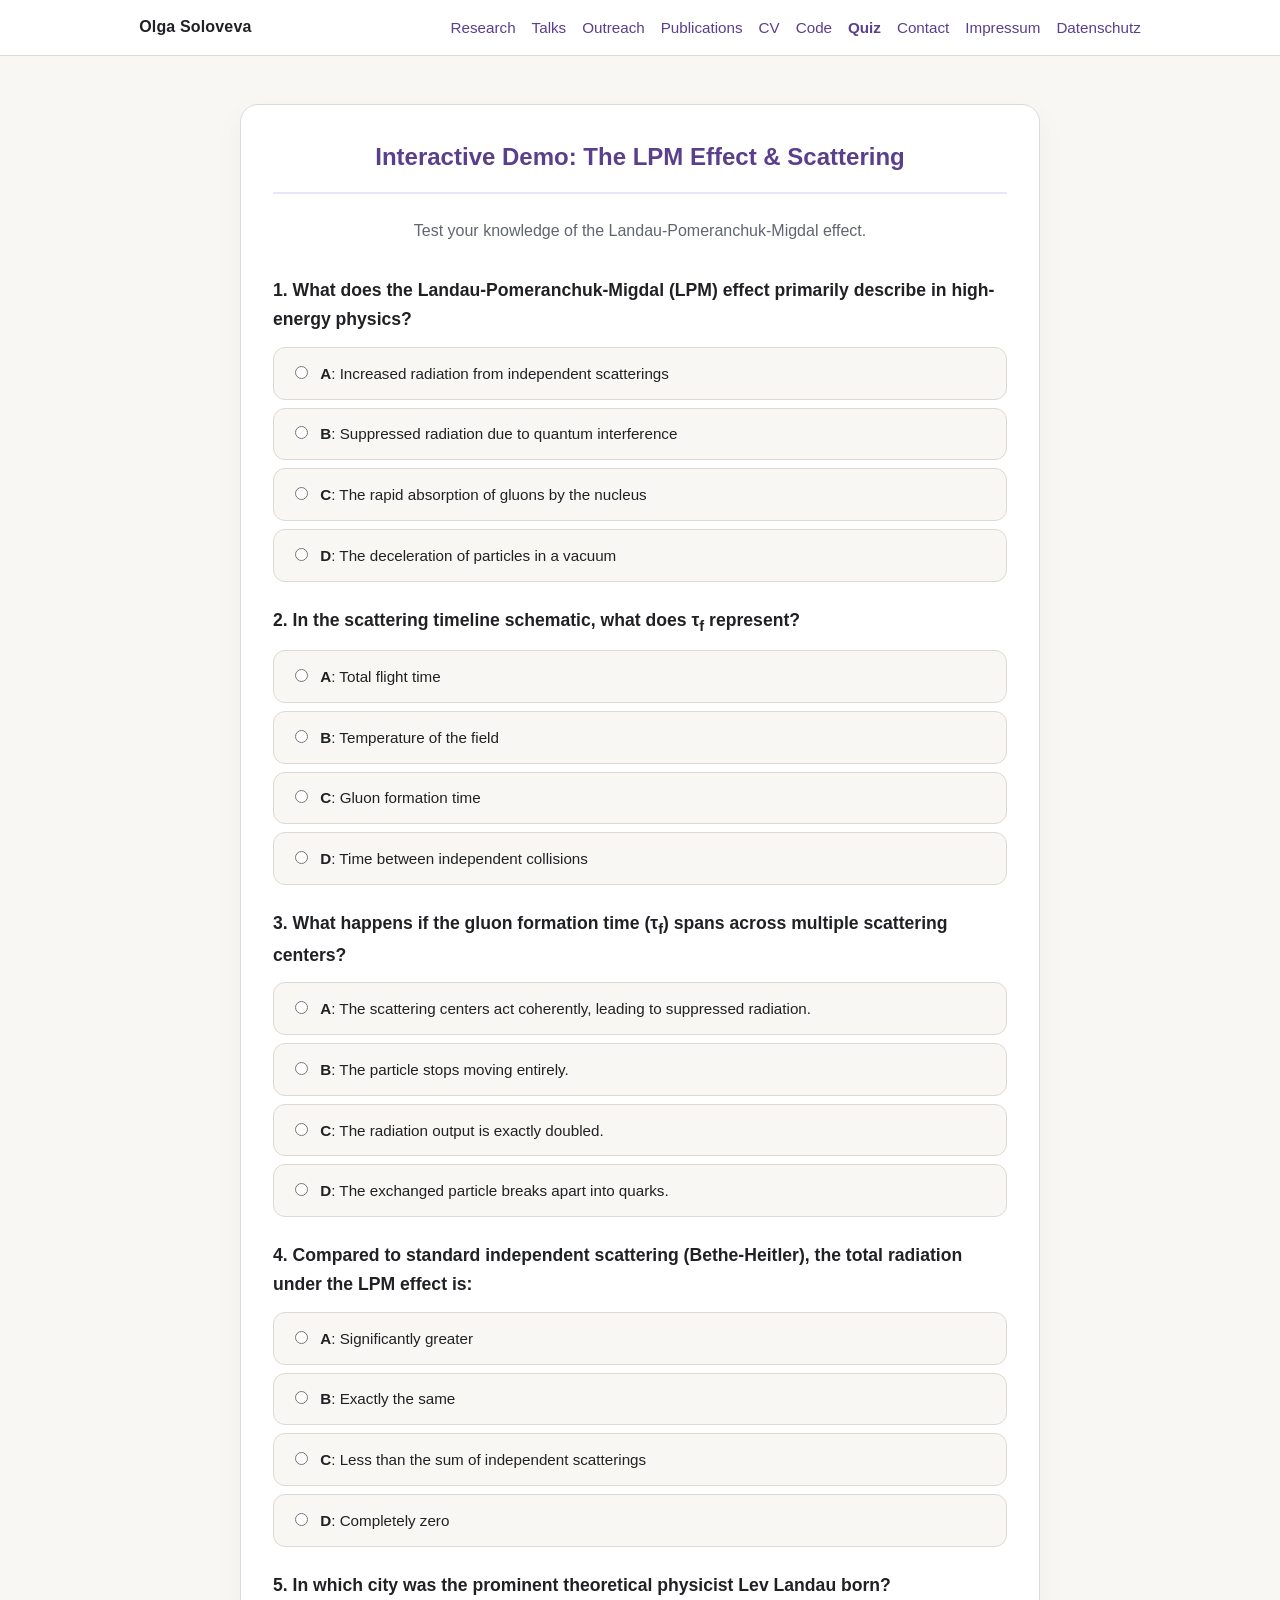
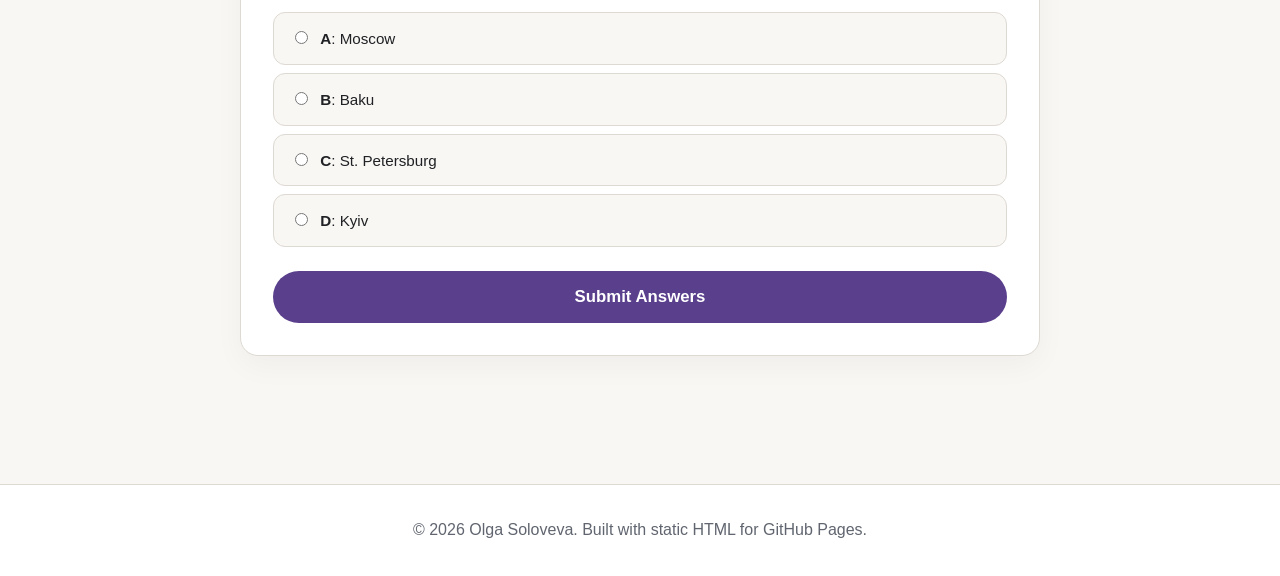
==== quiz.html @ a7b068ea "quiz" ====
<!DOCTYPE html>
<html lang="en">
<head>
  <meta charset="UTF-8" />
  <meta name="viewport" content="width=device-width, initial-scale=1.0" />
  <meta name="description" content="Interactive quiz on the Landau-Pomeranchuk-Migdal (LPM) effect." />
  <title>LPM Quiz | Olga Soloveva</title>
  
  <!-- Link to external stylesheet -->
  <link rel="stylesheet" href="style.css">
</head>
<body>
  <header>
    <nav>
      <a class="brand" href="index.html#top">Olga Soloveva</a>
      <div class="nav-links">
        <a href="index.html#research">Research</a>
        <a href="index.html#talks">Talks</a>
        <a href="index.html#outreach">Outreach</a>
        <a href="index.html#publications">Publications</a>
        <a href="index.html#cv">CV</a>
        <a href="index.html#code">Code</a>
        <a href="quiz.html" style="font-weight:bold;">Quiz</a>
        <a href="index.html#contact">Contact</a>
        <a href="impressum.html">Impressum</a>
        <a href="datenschutz.html">Datenschutz</a>
      </div>
    </nav>
  </header>

  <main style="padding-top: 3rem;">
    <!-- Interactive Quiz Container -->
    <div class="quiz-container" style="max-width: 800px; margin: 0 auto;">
      <h3 class="quiz-title">Interactive Demo: The LPM Effect & Scattering</h3>
      <p style="text-align: center; color: var(--muted); margin-bottom: 2rem;">Test your knowledge of the Landau-Pomeranchuk-Migdal effect.</p>
      
      <div id="quiz"></div>
      <button id="submit-quiz">Submit Answers</button>
      <div id="quiz-results"></div>
    </div>
  </main>

  <footer style="margin-top: 4rem;">
    © <span id="year"></span> Olga Soloveva. Built with static HTML for GitHub Pages.
  </footer>

  <script>
    document.getElementById('year').textContent = new Date().getFullYear();

    // --- LPM Quiz Script ---
    const quizData = [
        {
            question: "1. What does the Landau-Pomeranchuk-Migdal (LPM) effect primarily describe in high-energy physics?",
            options: {
                a: "Increased radiation from independent scatterings",
                b: "Suppressed radiation due to quantum interference",
                c: "The rapid absorption of gluons by the nucleus",
                d: "The deceleration of particles in a vacuum"
            },
            correct: "b"
        },
        {
            question: "2. In the scattering timeline schematic, what does &tau;<sub>f</sub> represent?",
            options: {
                a: "Total flight time",
                b: "Temperature of the field",
                c: "Gluon formation time",
                d: "Time between independent collisions"
            },
            correct: "c"
        },
        {
            question: "3. What happens if the gluon formation time (&tau;<sub>f</sub>) spans across multiple scattering centers?",
            options: {
                a: "The scattering centers act coherently, leading to suppressed radiation.",
                b: "The particle stops moving entirely.",
                c: "The radiation output is exactly doubled.",
                d: "The exchanged particle breaks apart into quarks."
            },
            correct: "a"
        },
        {
            question: "4. Compared to standard independent scattering (Bethe-Heitler), the total radiation under the LPM effect is:",
            options: {
                a: "Significantly greater",
                b: "Exactly the same",
                c: "Less than the sum of independent scatterings",
                d: "Completely zero"
            },
            correct: "c"
        },
        {
            question: "5. In which city was the prominent theoretical physicist Lev Landau born?",
            options: {
                a: "Moscow",
                b: "Baku",
                c: "St. Petersburg",
                d: "Kyiv"
            },
            correct: "b"
        }
    ];

    const quizContainer = document.getElementById('quiz');
    const resultsContainer = document.getElementById('quiz-results');
    const submitButton = document.getElementById('submit-quiz');

    function buildQuiz() {
        const output = [];
        quizData.forEach((currentQuestion, questionNumber) => {
            const answers = [];
            for (letter in currentQuestion.options) {
                answers.push(
                    `<label class="option-label">
                        <input type="radio" name="question${questionNumber}" value="${letter}">
                        <strong>${letter.toUpperCase()}</strong>: ${currentQuestion.options[letter]}
                    </label>`
                );
            }
            output.push(
                `<div class="question">
                    <h4>${currentQuestion.question}</h4>
                    <div class="options">${answers.join('')}</div>
                    <div class="correct-answer" id="answer${questionNumber}" style="display:none;">
                        Correct Answer: ${currentQuestion.correct.toUpperCase()}
                    </div>
                </div>`
            );
        });
        quizContainer.innerHTML = output.join('');
    }

    function showResults() {
        const answerContainers = quizContainer.querySelectorAll('.options');
        let numCorrect = 0;

        quizData.forEach((currentQuestion, questionNumber) => {
            const answerContainer = answerContainers[questionNumber];
            const selector = `input[name=question${questionNumber}]:checked`;
            const userAnswer = (answerContainer.querySelector(selector) || {}).value;
            const correctDisplay = document.getElementById(`answer${questionNumber}`);
            
            correctDisplay.style.display = "block";

            if (userAnswer === currentQuestion.correct) {
                numCorrect++;
                correctDisplay.style.color = "#27ae60"; 
            } else {
                correctDisplay.style.color = "#e74c3c";
            }
        });

        resultsContainer.innerHTML = `You scored ${numCorrect} out of ${quizData.length}!`;
        resultsContainer.style.display = "block";
        submitButton.style.display = "none";
    }

    if(quizContainer && submitButton) {
        buildQuiz();
        submitButton.addEventListener('click', showResults);
    }
  </script>
</body>
</html>
---- style.css ----
:root {
  --bg: #f8f7f4;
  --panel: #ffffff;
  --text: #202124;
  --muted: #60656f;
  --accent: #5a3f8c;
  --accent-soft: #ebe4f7;
  --line: #ded9d2;
  --max: 1040px;
}

* {
  box-sizing: border-box;
}

body {
  margin: 0;
  font-family: -apple-system, BlinkMacSystemFont, "Segoe UI", Roboto, Helvetica, Arial, sans-serif;
  background: var(--bg);
  color: var(--text);
  line-height: 1.65;
}

a {
  color: var(--accent);
  text-decoration: none;
}

a:hover {
  text-decoration: underline;
}

header {
  background: var(--panel);
  border-bottom: 1px solid var(--line);
  position: sticky;
  top: 0;
  z-index: 10;
}

nav {
  max-width: var(--max);
  margin: 0 auto;
  padding: 0.9rem 1.2rem;
  display: flex;
  justify-content: space-between;
  align-items: center;
  gap: 1rem;
}

.brand {
  font-weight: 700;
  letter-spacing: 0.01em;
  color: var(--text);
}

.nav-links {
  display: flex;
  gap: 1rem;
  flex-wrap: wrap;
  font-size: 0.95rem;
}

.hero {
  max-width: var(--max);
  margin: 0 auto;
  padding: 4rem 1.2rem 2.5rem;
  display: grid;
  grid-template-columns: 1.3fr 0.7fr;
  gap: 2rem;
  align-items: center;
}

.hero h1 {
  font-size: clamp(2.2rem, 6vw, 4rem);
  line-height: 1.05;
  margin: 0 0 1rem;
  letter-spacing: -0.04em;
}

.subtitle {
  color: var(--muted);
  font-size: 1.15rem;
  margin: 0 0 1.3rem;
  max-width: 760px;
}

.quote {
  border-left: 4px solid var(--accent);
  padding-left: 1rem;
  color: var(--muted);
  font-style: italic;
  margin: 1.6rem 0;
}

.profile-card {
  background: var(--panel);
  border: 1px solid var(--line);
  border-radius: 18px;
  padding: 1.3rem;
  box-shadow: 0 10px 30px rgba(0,0,0,0.04);
}

.profile-photo {
  width: 100%;
  aspect-ratio: 1 / 1;
  object-fit: cover;
  object-position: center;
  border-radius: 16px;
  border: 1px solid var(--line);
  margin-bottom: 1rem;
  display: block;
  background: var(--accent-soft);
}

.photo-note {
  color: var(--muted);
  font-size: 0.85rem;
  margin-top: -0.4rem;
  margin-bottom: 1rem;
}

main {
  max-width: var(--max);
  margin: 0 auto;
  padding: 0 1.2rem 4rem;
}

section {
  margin: 3rem 0;
}

h2 {
  font-size: 1.75rem;
  margin-bottom: 1rem;
  letter-spacing: -0.02em;
}

.grid {
  display: grid;
  grid-template-columns: repeat(3, 1fr);
  gap: 1rem;
}

.card {
  background: var(--panel);
  border: 1px solid var(--line);
  border-radius: 16px;
  padding: 1.2rem;
  min-height: 100%;
}

.card h3 {
  margin: 0 0 0.4rem;
  font-size: 1.08rem;
}

.card p {
  margin: 0;
  color: var(--muted);
}

.timeline {
  border-left: 2px solid var(--line);
  padding-left: 1.2rem;
}

.timeline-item {
  margin: 1.1rem 0;
}

.timeline-item strong {
  display: block;
}

.date {
  color: var(--muted);
  font-size: 0.92rem;
}

.pub-list {
  padding-left: 1.2rem;
}

.pub-list li {
  margin-bottom: 0.9rem;
}

.pub-links {
  display: inline-flex;
  flex-wrap: wrap;
  gap: 0.55rem;
  margin-top: 0.25rem;
  font-size: 0.92rem;
}

.pub-links a {
  font-weight: 600;
}

.metrics-grid {
  display: grid;
  grid-template-columns: repeat(3, minmax(0, 1fr));
  gap: 1rem;
  margin: 1rem 0 1.4rem;
}

.metric {
  background: var(--panel);
  border: 1px solid var(--line);
  border-radius: 16px;
  padding: 1rem;
}

.metric strong {
  display: block;
  font-size: 0.95rem;
  color: var(--muted);
  margin-bottom: 0.25rem;
}

.metric span {
  display: block;
  font-size: 1.05rem;
  font-weight: 700;
}

.video-wrapper {
  position: relative;
  width: 100%;
  aspect-ratio: 16 / 9;
  overflow: hidden;
  border-radius: 16px;
  border: 1px solid var(--line);
  background: #000;
  margin-top: 1rem;
  box-shadow: 0 10px 30px rgba(0,0,0,0.06);
}

.video-wrapper iframe {
  position: absolute;
  inset: 0;
  width: 100%;
  height: 100%;
  border: 0;
}

.note {
  color: var(--muted);
  font-size: 0.95rem;
}

.tag-list {
  display: flex;
  flex-wrap: wrap;
  gap: 0.55rem;
  margin-top: 0.8rem;
}

.tag {
  background: var(--accent-soft);
  color: var(--accent);
  border-radius: 999px;
  padding: 0.25rem 0.7rem;
  font-size: 0.9rem;
  font-weight: 600;
}

footer {
  border-top: 1px solid var(--line);
  padding: 2rem 1.2rem;
  color: var(--muted);
  text-align: center;
  background: var(--panel);
}

.section-intro {
  color: var(--muted);
  max-width: 820px;
  margin-top: -0.4rem;
}

.preview-grid {
  display: grid;
  grid-template-columns: repeat(2, minmax(0, 1fr));
  gap: 1rem;
  margin-top: 1.1rem;
}

.preview-card {
  display: grid;
  grid-template-columns: 150px 1fr;
  gap: 1rem;
  background: var(--panel);
  border: 1px solid var(--line);
  border-radius: 18px;
  padding: 1rem;
  min-height: 100%;
  box-shadow: 0 10px 28px rgba(0,0,0,0.035);
}

.preview-card img {
  width: 100%;
  aspect-ratio: 4 / 3;
  object-fit: cover;
  border-radius: 14px;
  border: 1px solid var(--line);
  background: var(--accent-soft);
}

.preview-card h3 {
  margin: 0 0 0.35rem;
  font-size: 1.02rem;
  line-height: 1.3;
}

.preview-card p {
  margin: 0.3rem 0;
  color: var(--muted);
  font-size: 0.95rem;
}

.preview-meta {
  display: inline-block;
  color: var(--muted);
  font-size: 0.88rem;
  margin-bottom: 0.25rem;
}

.button-row {
  display: flex;
  flex-wrap: wrap;
  gap: 0.5rem;
  margin-top: 0.65rem;
}

.button-row a, .button {
  display: inline-block;
  border: 1px solid var(--accent);
  color: var(--accent);
  background: #fff;
  border-radius: 999px;
  padding: 0.22rem 0.7rem;
  font-weight: 650;
  font-size: 0.88rem;
}

.button-row a:hover, .button:hover {
  background: var(--accent-soft);
  text-decoration: none;
}

.legal-page {
  max-width: 840px;
  margin: 0 auto;
  padding: 3rem 1.2rem 4rem;
}

.legal-page h1 {
  font-size: clamp(2rem, 5vw, 3rem);
  line-height: 1.08;
  margin: 0 0 1rem;
  letter-spacing: -0.035em;
}

.legal-box {
  background: var(--panel);
  border: 1px solid var(--line);
  border-radius: 18px;
  padding: 1.35rem;
  margin: 1rem 0;
}

.legal-box h2 {
  margin-top: 0;
}

/* --- Interactive Quiz Styles --- */
.quiz-container {
  background: var(--panel);
  padding: 2rem;
  border-radius: 18px;
  border: 1px solid var(--line);
  margin-top: 3rem;
  box-shadow: 0 10px 30px rgba(0,0,0,0.04);
}

.quiz-container h3.quiz-title {
  text-align: center;
  color: var(--accent);
  border-bottom: 2px solid var(--accent-soft);
  padding-bottom: 15px;
  margin-top: 0;
  font-size: 1.5rem;
}

.question {
  margin-bottom: 1.5rem;
}

.question h4 {
  margin-bottom: 0.8rem;
  font-size: 1.1rem;
  color: var(--text);
}

.options {
  display: flex;
  flex-direction: column;
  gap: 0.5rem;
}

.option-label {
  display: block;
  cursor: pointer;
  padding: 0.8rem 1rem;
  background: var(--bg);
  border: 1px solid var(--line);
  border-radius: 12px;
  transition: background 0.2s, border-color 0.2s;
  font-size: 0.95rem;
}

.option-label:hover {
  background: var(--accent-soft);
  border-color: var(--accent);
}

.option-label input {
  margin-right: 0.5rem;
}

#submit-quiz {
  display: block;
  width: 100%;
  padding: 1rem;
  background-color: var(--accent);
  color: #fff;
  border: none;
  border-radius: 999px;
  font-size: 1.05rem;
  font-weight: 600;
  cursor: pointer;
  margin-top: 1.5rem;
  transition: opacity 0.2s;
}

#submit-quiz:hover {
  opacity: 0.9;
}

#quiz-results {
  margin-top: 1.5rem;
  padding: 1.5rem;
  background: var(--accent-soft);
  border: 1px solid var(--accent);
  border-radius: 12px;
  display: none;
  font-size: 1.1rem;
  font-weight: 700;
  text-align: center;
  color: var(--accent);
}

.correct-answer {
  color: #27ae60;
  font-weight: 600;
  margin-top: 0.5rem;
  font-size: 0.9rem;
}

@media (max-width: 780px) {
  nav, .nav-links {
    align-items: flex-start;
  }

  nav {
    flex-direction: column;
  }

  .hero {
    grid-template-columns: 1fr;
    padding-top: 2.6rem;
  }

  .grid, .metrics-grid, .preview-grid {
    grid-template-columns: 1fr;
  }

  .preview-card {
    grid-template-columns: 1fr;
  }
}
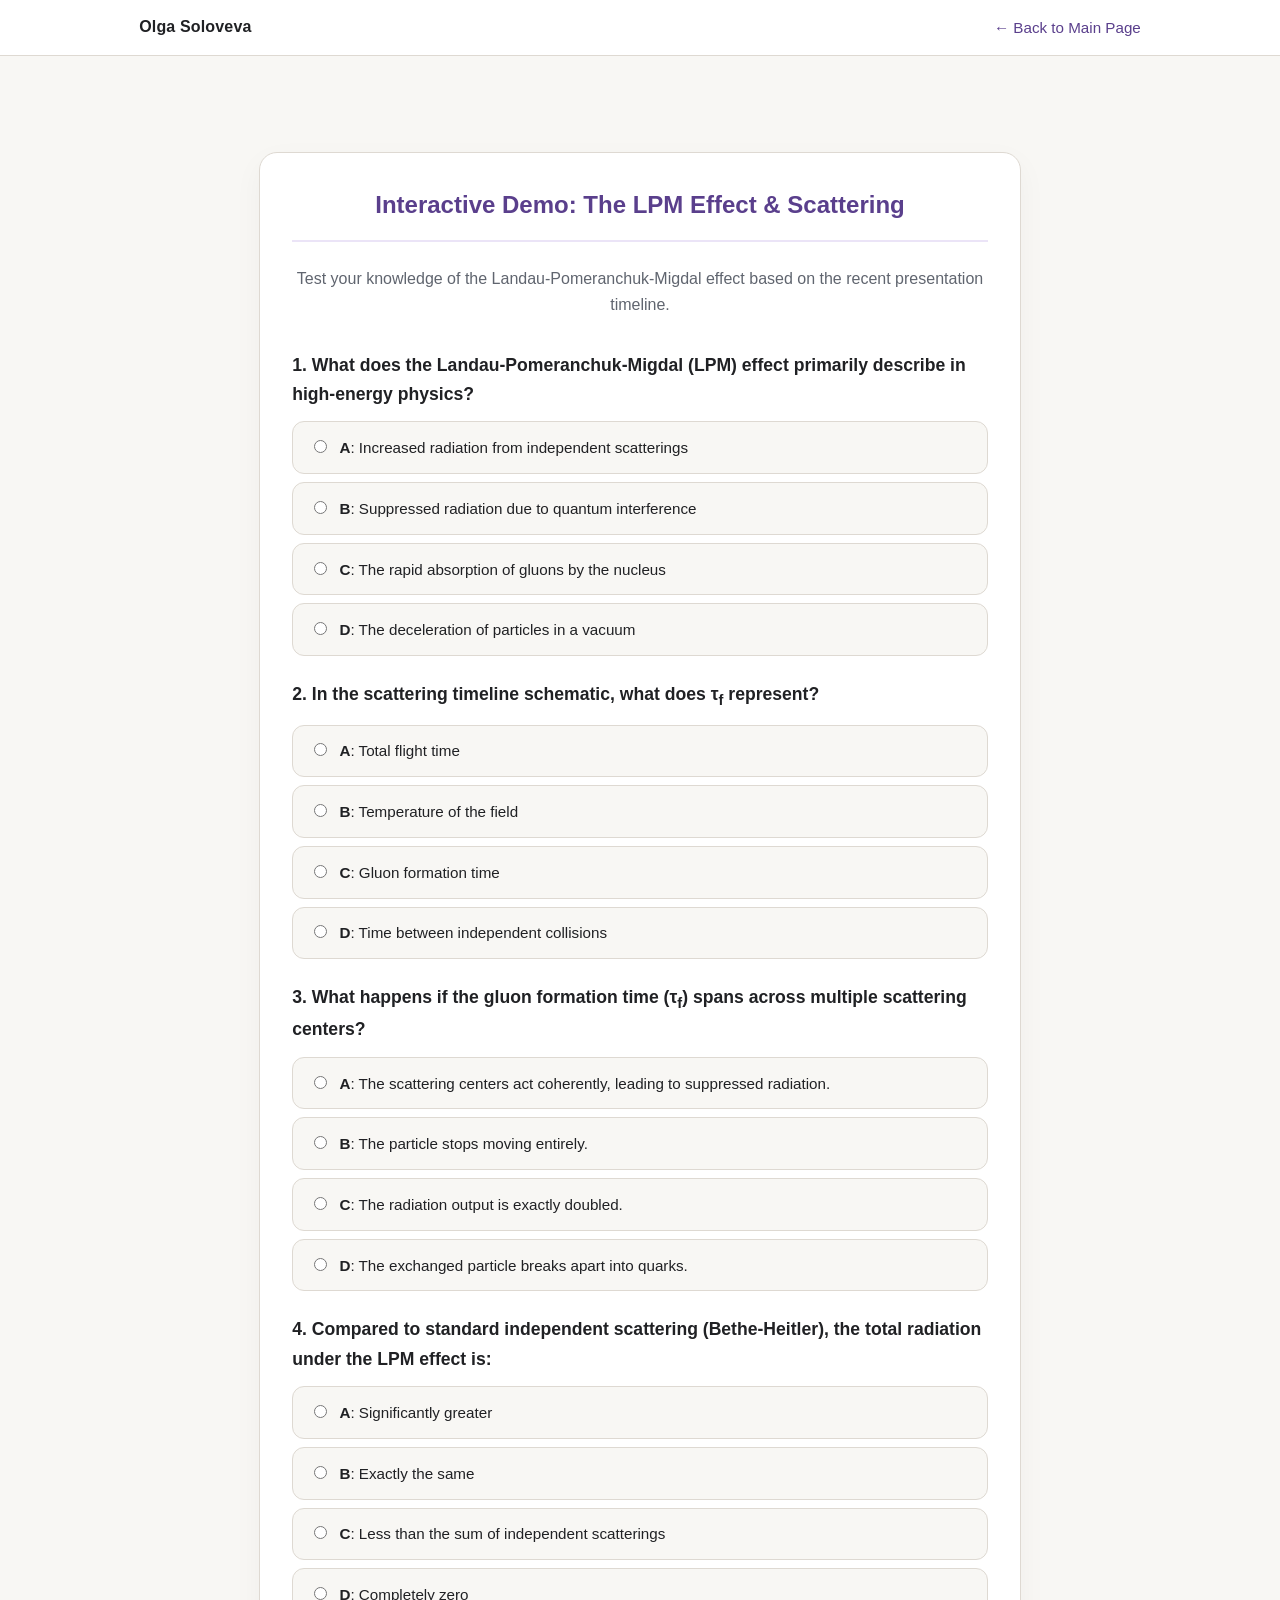
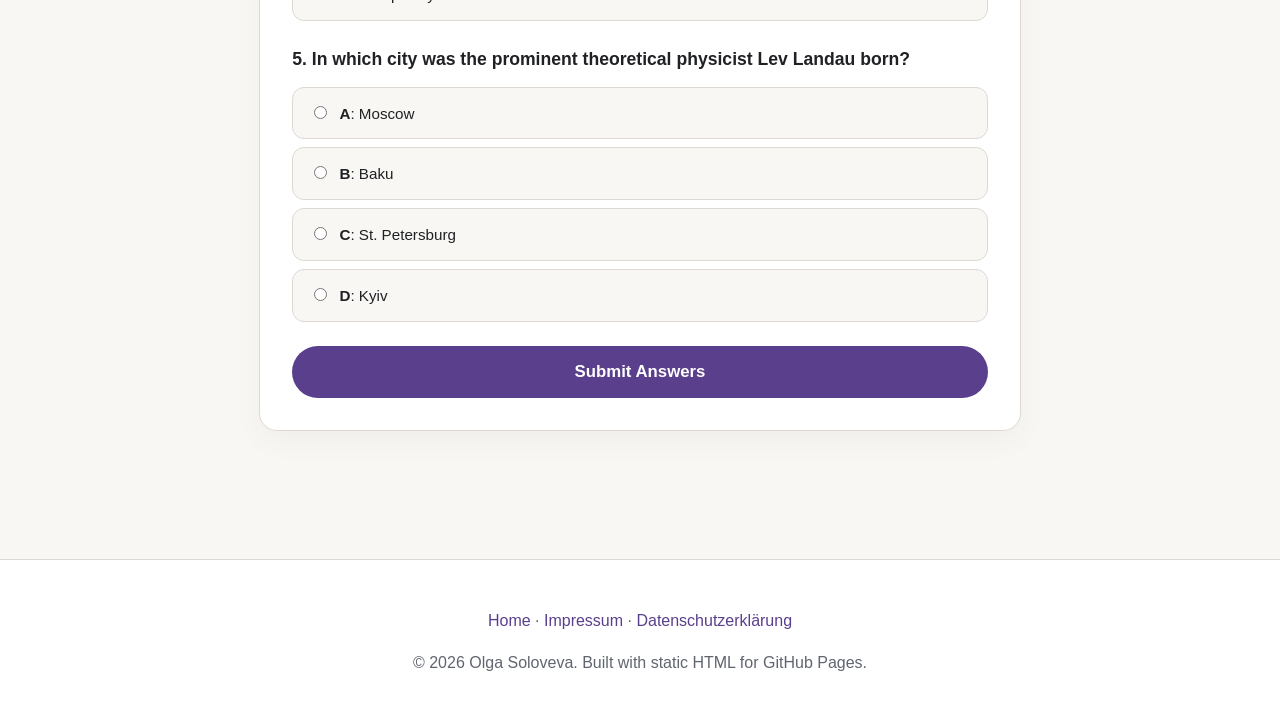
==== commit 109f8350: "final quiz" ====
--- a/quiz.html
+++ b/quiz.html
@@ -12,27 +12,18 @@
 <body>
   <header>
     <nav>
-      <a class="brand" href="index.html#top">Olga Soloveva</a>
+      <a class="brand" href="index.html">Olga Soloveva</a>
       <div class="nav-links">
-        <a href="index.html#research">Research</a>
-        <a href="index.html#talks">Talks</a>
-        <a href="index.html#outreach">Outreach</a>
-        <a href="index.html#publications">Publications</a>
-        <a href="index.html#cv">CV</a>
-        <a href="index.html#code">Code</a>
-        <a href="quiz.html" style="font-weight:bold;">Quiz</a>
-        <a href="index.html#contact">Contact</a>
-        <a href="impressum.html">Impressum</a>
-        <a href="datenschutz.html">Datenschutz</a>
+        <a href="index.html">← Back to Main Page</a>
       </div>
     </nav>
   </header>
 
-  <main style="padding-top: 3rem;">
+  <main style="padding-top: 3rem; max-width: 800px; margin: 0 auto;">
     <!-- Interactive Quiz Container -->
-    <div class="quiz-container" style="max-width: 800px; margin: 0 auto;">
+    <div class="quiz-container">
       <h3 class="quiz-title">Interactive Demo: The LPM Effect & Scattering</h3>
-      <p style="text-align: center; color: var(--muted); margin-bottom: 2rem;">Test your knowledge of the Landau-Pomeranchuk-Migdal effect.</p>
+      <p style="text-align: center; color: var(--muted); margin-bottom: 2rem;">Test your knowledge of the Landau-Pomeranchuk-Migdal effect based on the recent presentation timeline.</p>
       
       <div id="quiz"></div>
       <button id="submit-quiz">Submit Answers</button>
@@ -40,8 +31,9 @@
     </div>
   </main>
 
-  <footer style="margin-top: 4rem;">
-    © <span id="year"></span> Olga Soloveva. Built with static HTML for GitHub Pages.
+  <footer style="margin-top: 4rem; text-align: center; border-top: 1px solid var(--line); padding: 2rem;">
+    <p><a href="index.html">Home</a> · <a href="impressum.html">Impressum</a> · <a href="datenschutz.html">Datenschutzerklärung</a></p>
+    <p style="color: var(--muted);">© <span id="year"></span> Olga Soloveva. Built with static HTML for GitHub Pages.</p>
   </footer>
 
   <script>
